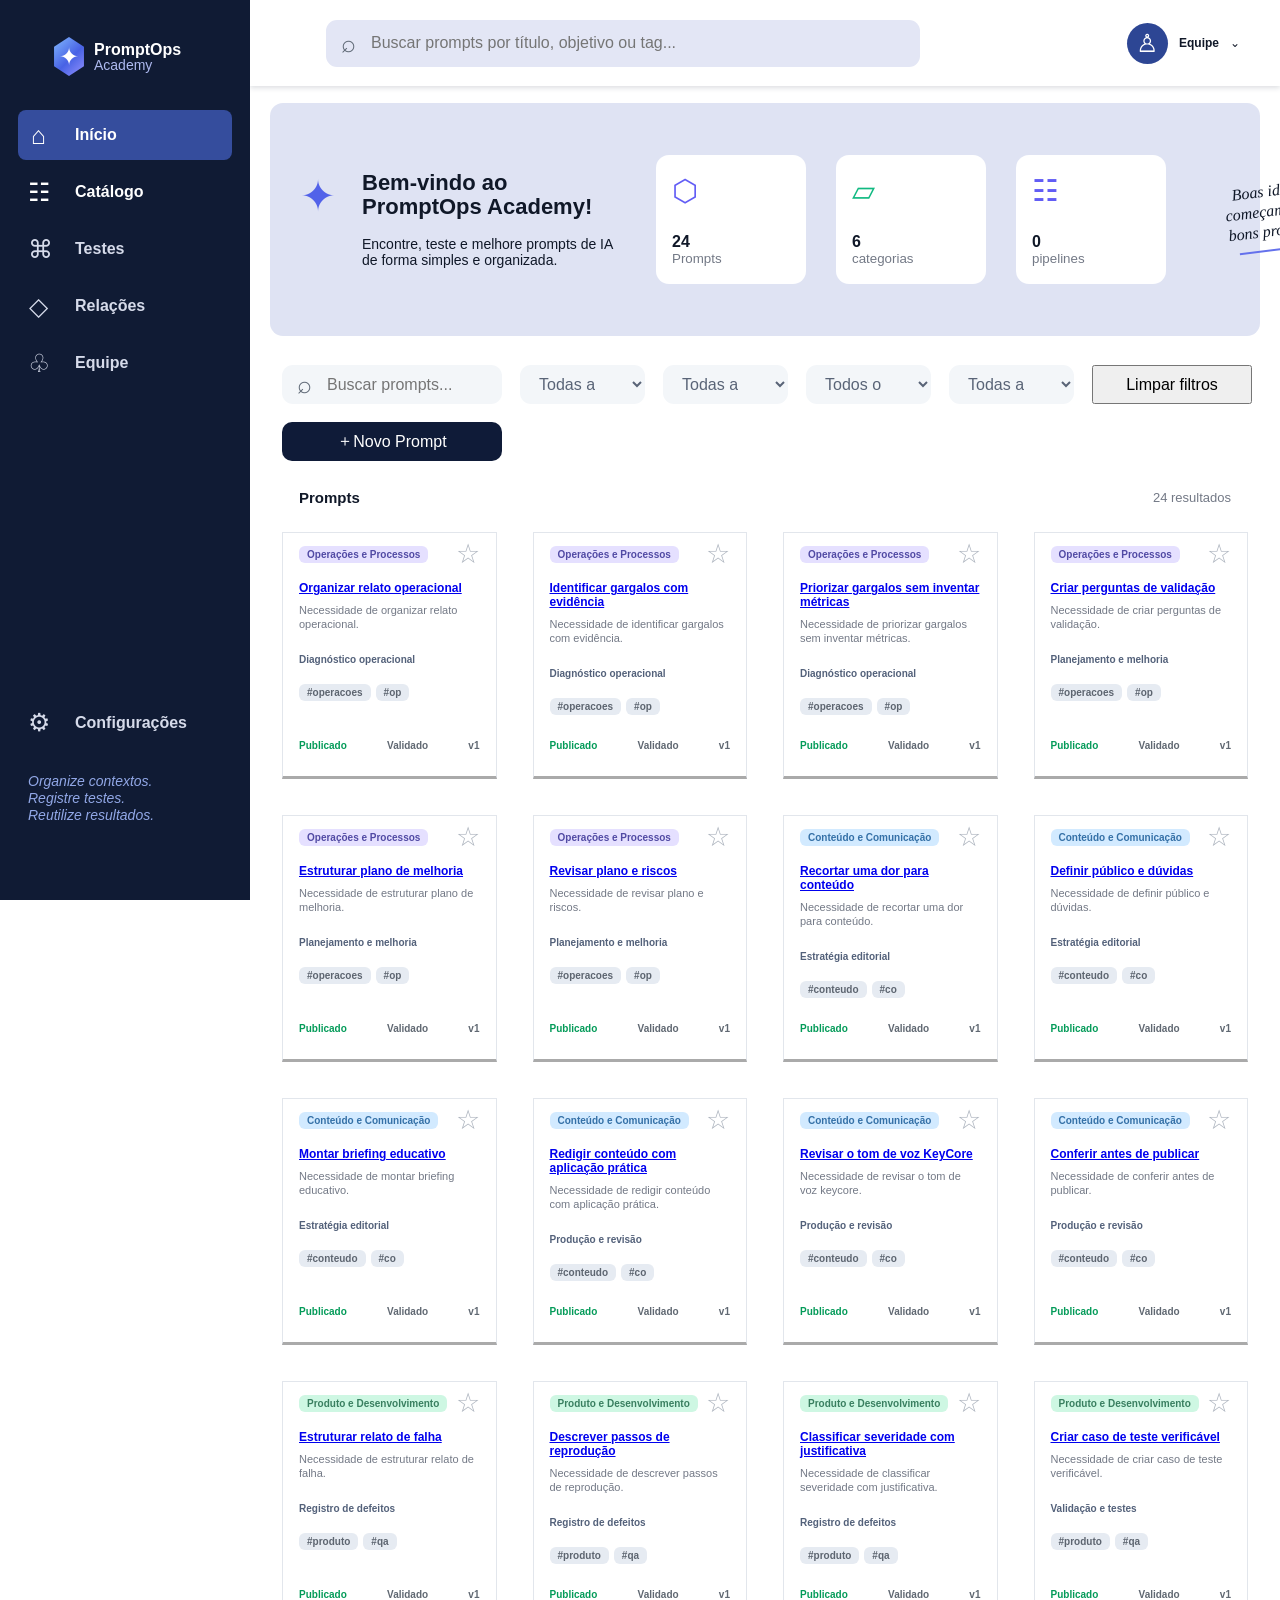
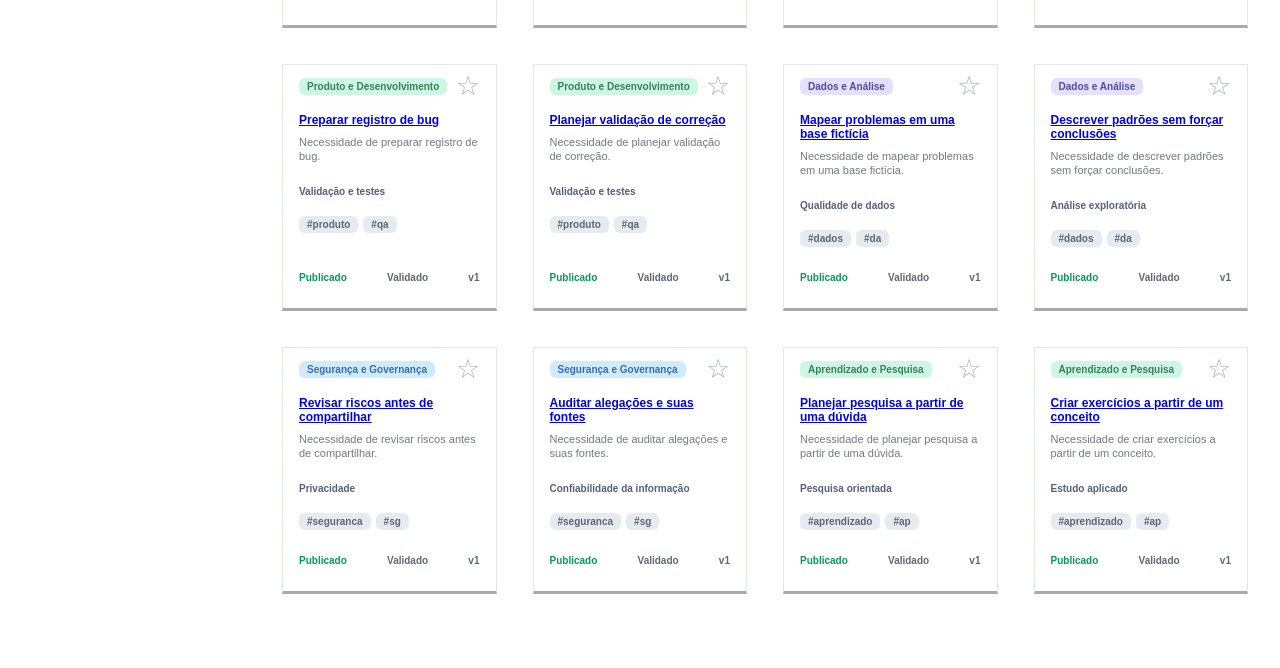
==== index.html @ ae390752 "Add validation script to index.html" ====
<!doctype html>
<html lang="pt-BR">
<head>
  <meta charset="utf-8">
  <meta name="viewport" content="width=device-width, initial-scale=1">
  <meta name="theme-color" content="#ffffff">
  <title>PromptOps Academy</title>
  <link rel="stylesheet" href="css/styles.css">
  <script src="js/storage.js" defer></script>
  <script src="js/catalog.js" defer></script>
  <script src="js/registration.js" defer></script>
</head>
<body>
  <a class="skip-link" href="#catalogo">Ir para o catálogo</a>

  <div class="app-shell">
    <aside class="sidebar" id="sidebar" aria-label="Navegação principal">
      <a class="brand" href="#inicio" aria-label="PromptOps Academy, início">
        <span class="brand-mark" aria-hidden="true">✦</span>
        <span><strong>PromptOps</strong><small>Academy</small></span>
      </a>

      <nav class="side-nav">
        <a class="nav-link active" href="#inicio"><span aria-hidden="true">⌂</span>Início</a>
        <a class="nav-link" href="#catalogo"><span aria-hidden="true">☷</span>Catálogo</a>
        <span class="nav-link muted"><span aria-hidden="true">⌘</span>Testes</span>
        <span class="nav-link muted"><span aria-hidden="true">◇</span>Relações</span>
        <span class="nav-link muted"><span aria-hidden="true">♧</span>Equipe</span>
      </nav>

      <div class="sidebar-footer">
        <span class="nav-link muted"><span aria-hidden="true">⚙</span>Configurações</span>
        <p>Organize contextos.<br>Registre testes.<br>Reutilize resultados.</p>
      </div>
    </aside>

    <div class="page">
      <header class="topbar">
        <button class="menu-toggle" id="menu-toggle" type="button" aria-label="Abrir menu" aria-controls="sidebar" aria-expanded="false">☰</button>
        <label class="search-field global-search">
          <span aria-hidden="true">⌕</span>
          <span class="sr-only">Busca global</span>
          <input id="global-search" type="search" placeholder="Buscar prompts por título, objetivo ou tag..." data-integration="levi-search">
        </label>
        <div class="profile" aria-label="Perfil da equipe"><span class="avatar" aria-hidden="true">♙</span><strong>Equipe</strong><span aria-hidden="true">⌄</span></div>
      </header>

      <main class="content">
        <section class="welcome" id="inicio" aria-labelledby="welcome-title">
          <div class="welcome-copy">
            <span class="spark" aria-hidden="true">✦</span>
            <div>
              <h1 id="welcome-title">Bem-vindo ao<br>PromptOps Academy!</h1>
              <p>Encontre, teste e melhore prompts de IA<br>de forma simples e organizada.</p>
            </div>
          </div>

          <div class="stats" aria-label="Indicadores do catálogo">
            <article class="stat"><span class="stat-icon purple" aria-hidden="true">⬡</span><strong id="prompt-count">0</strong><small>Prompts</small></article>
            <article class="stat"><span class="stat-icon green" aria-hidden="true">▱</span><strong id="category-count">0</strong><small>categorias</small></article>
            <article class="stat"><span class="stat-icon purple" aria-hidden="true">☷</span><strong id="pipeline-count">0</strong><small>pipelines</small></article>
          </div>

          <p class="welcome-note">Boas ideias<br>começam com<br>bons prompts.<i></i></p>
        </section>

        <section class="catalog" id="catalogo" aria-labelledby="catalog-title">
          <div class="toolbar" aria-label="Controles do catálogo">
            <label class="search-field catalog-search">
              <span aria-hidden="true">⌕</span>
              <span class="sr-only">Buscar prompts</span>
              <input id="catalog-search" type="search" placeholder="Buscar prompts..." data-integration="levi-search">
            </label>
            <label><span class="sr-only">Categoria</span><select id="category-filter" data-integration="levi-filter"><option value="">Categorias</option></select></label>
            <label><span class="sr-only">Subcategoria</span><select id="subcategory-filter" data-integration="levi-filter"><option value="">Subcategorias</option></select></label>
            <label><span class="sr-only">Status</span><select id="status-filter" data-integration="levi-filter"><option value="">Status</option></select></label>
            <label><span class="sr-only">Maturidade</span><select id="maturity-filter" data-integration="levi-filter"><option value="">Maturidade</option></select></label>
            <button id="clear-filters" type="button" class="clear-filters-btn">Limpar filtros</button>
            <button class="new-prompt" type="button" id="new-prompt" data-integration="cadastro"><span aria-hidden="true">＋</span>Novo Prompt</button>
          </div>

          <div class="catalog-heading">
            <h2 id="catalog-title">Prompts</h2>
            <span id="result-count" aria-live="polite">0 resultados</span>
          </div>

          <div id="catalog-state" class="catalog-state" role="status" hidden></div>

          <div id="prompt-grid" class="prompt-grid" aria-live="polite"></div>
        </section>
      </main>
    </div>
  </div>

  <div id="modal" class="modal" hidden>
    <div class="modal-dialog">
      <header class="modal-header">
        <h2>Novo Prompt</h2>
        <button type="button" id="modal-close" aria-label="Fechar modal" class="close-btn">×</button>
      </header>
      <form id="prompt-form" class="modal-form">
        <p id="form-message" class="form-message error" hidden></p>

        <div class="form-group">
          <label for="title">Título</label>
          <input type="text" id="title" name="title" required minlength="8">
        </div>

        <div class="form-row">
          <div class="form-group">
            <label for="categoryId">Categoria</label>
            <select id="categoryId" name="categoryId" required></select>
          </div>
          <div class="form-group">
            <label for="subcategoryId">Subcategoria</label>
            <select id="subcategoryId" name="subcategoryId" required></select>
          </div>
        </div>

        <div class="form-group">
          <label for="tags">Tags (separadas por vírgula)</label>
          <input type="text" id="tags" name="tags">
        </div>

        <div class="form-group">
          <label for="problem">Problema</label>
          <textarea id="problem" name="problem" required></textarea>
        </div>

        <div class="form-group">
          <label for="objective">Objetivo</label>
          <textarea id="objective" name="objective" required></textarea>
        </div>

        <div class="form-row">
          <div class="form-group">
            <label for="responsible">Responsável</label>
            <input type="text" id="responsible" name="responsible" required>
          </div>
          <div class="form-group">
            <label for="status">Status</label>
            <select id="status" name="status" required>
              <option value="rascunho">Rascunho</option>
              <option value="em_revisao">Em revisão</option>
              <option value="publicado">Publicado</option>
              <option value="arquivado">Arquivado</option>
            </select>
          </div>
          <div class="form-group">
            <label for="maturity">Maturidade</label>
            <select id="maturity" name="maturity" required>
              <option value="experimental">Experimental</option>
              <option value="em_validacao">Em validação</option>
              <option value="validado">Validado</option>
            </select>
          </div>
        </div>

        <div class="form-group">
          <label for="text">Texto do Prompt</label>
          <textarea id="text" name="text" required minlength="80" rows="5"></textarea>
        </div>

        <div class="form-group">
          <label for="context">Contexto</label>
          <textarea id="context" name="context"></textarea>
        </div>

        <div class="form-row">
          <div class="form-group">
            <label for="restrictions">Restrições</label>
            <textarea id="restrictions" name="restrictions"></textarea>
          </div>
          <div class="form-group">
            <label for="format">Formato</label>
            <textarea id="format" name="format"></textarea>
          </div>
        </div>

        <div class="form-row">
          <div class="form-group">
            <label for="qualityCriteria">Critérios de Qualidade</label>
            <textarea id="qualityCriteria" name="qualityCriteria"></textarea>
          </div>
          <div class="form-group">
            <label for="nextAction">Próxima Ação</label>
            <textarea id="nextAction" name="nextAction"></textarea>
          </div>
        </div>

        <footer class="modal-footer">
          <button type="button" id="modal-cancel" class="btn secondary">Cancelar</button>
          <button type="submit" class="btn primary">Salvar Prompt</button>
        </footer>
      </form>
    </div>
  </div>
  <script src="../js/validation.js"></script>
</body>
</html>
---- css/styles.css ----
:root {
  --sidebar: #101b34;
  --primary: #354d9d;
  --primary-dark: #0f1b38;
  --banner: #dfe3f3;
  --background: #ffffff;
  --input-bg: #f3f6f9;
  --text: #101828;
  --muted: #737986;
  --purple: #625df5;
  --green: #10b981;
  --orange: #f59e0b;
  --blue: #1689e8;
  --line: #e2e6ec;
  font-family: Inter, "Segoe UI", Arial, sans-serif;
  color: var(--text);
  background: var(--background);
}

* {
  box-sizing: border-box;
}

html {
  scroll-behavior: smooth;
}

body {
  margin: 0;
  background: var(--background);
}

button,
input,
select {
  font: inherit;
}

a:focus-visible,
button:focus-visible,
input:focus-visible,
select:focus-visible {
  outline: 3px solid #7d82f4;
  outline-offset: 2px;
}

.sr-only {
  position: absolute;
  width: 1px;
  height: 1px;
  padding: 0;
  margin: -1px;
  overflow: hidden;
  clip: rect(0, 0, 0, 0);
  white-space: nowrap;
  border: 0;
}

.skip-link {
  position: fixed;
  top: -60px;
  left: 12px;
  z-index: 30;
  padding: 10px;
  background: #ffffff;
}

.skip-link:focus {
  top: 12px;
}

.app-shell {
  min-height: 100vh;
}

.sidebar {
  position: fixed;
  inset: 0 auto 0 0;
  z-index: 10;
  display: flex;
  flex-direction: column;
  width: 250px;
  padding: 37px 18px 26px;
  color: #ffffff;
  background: var(--sidebar);
}

.brand {
  display: flex;
  align-items: center;
  gap: 8px;
  margin: 0 34px 34px;
  color: #ffffff;
  line-height: 1;
  text-decoration: none;
}

.brand-mark {
  display: grid;
  place-items: center;
  width: 34px;
  height: 39px;
  font-size: 24px;
  background: linear-gradient(135deg, #84bdff, #4862e5 55%, #9995ff);
  clip-path: polygon(50% 0, 94% 25%, 94% 75%, 50% 100%, 6% 75%, 6% 25%);
}

.brand strong,
.brand small {
  display: block;
}

.brand small {
  color: #aebaf0;
  font-size: 14px;
}

.side-nav {
  display: grid;
  gap: 7px;
}

.nav-link {
  display: flex;
  align-items: center;
  gap: 26px;
  min-height: 50px;
  padding: 0 10px;
  color: #ffffff;
  font-weight: 650;
  text-decoration: none;
  border-radius: 8px;
}

.nav-link > span {
  width: 21px;
  font-size: 25px;
  font-weight: 400;
  text-align: center;
}

.nav-link.active {
  background: var(--primary);
}

a.nav-link:hover {
  background: #1b2a48;
}

.nav-link.muted {
  color: #d6dbea;
}

.sidebar-footer {
  margin-top: auto;
}

.sidebar-footer p {
  margin: 25px 10px 50px;
  color: #91a7e6;
  font-size: 14px;
  font-style: italic;
  line-height: 1.22;
}

.page {
  min-height: 100vh;
  margin-left: 250px;
}

.topbar {
  position: relative;
  z-index: 4;
  display: flex;
  align-items: center;
  gap: 24px;
  height: 86px;
  padding: 0 40px 0 76px;
  background: #ffffff;
  box-shadow: 0 2px 5px #17213625;
}

.menu-toggle {
  display: none;
  border: 0;
  background: transparent;
  cursor: pointer;
}

.search-field {
  display: flex;
  align-items: center;
  gap: 13px;
  height: 39px;
  padding: 0 15px;
  color: #5f6976;
  background: var(--input-bg);
  border-radius: 11px;
}

.search-field > span:first-child {
  font-size: 25px;
}

.search-field input {
  width: 100%;
  min-width: 0;
  color: var(--text);
  background: transparent;
  border: 0;
  outline: 0;
}

.global-search {
  width: min(615px, 65%);
  height: 47px;
  background: #e3e6f5;
}

.profile {
  display: flex;
  align-items: center;
  gap: 11px;
  margin-left: auto;
  font-size: 12px;
}

.avatar {
  display: grid;
  place-items: center;
  width: 41px;
  height: 41px;
  color: #ffffff;
  font-size: 25px;
  background: #2d4694;
  border-radius: 50%;
}

.content {
  max-width: 1600px;
  padding: 17px 20px 45px;
  margin: auto;
}

.welcome {
  display: grid;
  grid-template-columns: minmax(330px, 1.3fr) minmax(510px, 1.75fr) 160px;
  align-items: center;
  gap: 26px;
  min-height: 233px;
  padding: 34px 30px;
  background: var(--banner);
  border-radius: 13px;
}

.welcome-copy {
  display: flex;
  align-items: flex-start;
  gap: 26px;
}

.spark {
  color: #5262e9;
  font-size: 43px;
}

.welcome h1 {
  margin: 0 0 16px;
  font-size: 22px;
  line-height: 1.12;
}

.welcome-copy p {
  margin: 0;
  font-size: 14px;
  line-height: 1.17;
}

.stats {
  display: grid;
  grid-template-columns: repeat(3, 1fr);
  gap: 30px;
}

.stat {
  display: flex;
  flex-direction: column;
  height: 129px;
  padding: 18px 16px;
  background: #ffffff;
  border-radius: 13px;
  transition: transform 0.18s, box-shadow 0.18s;
}

.stat:hover {
  transform: translateY(-2px);
  box-shadow: 0 7px 18px #29335a12;
}

.stat-icon {
  margin-bottom: auto;
  font-size: 30px;
}

.purple {
  color: var(--purple);
}

.green {
  color: var(--green);
}

.stat small {
  color: var(--muted);
}

.welcome-note {
  margin: 0;
  font: italic 16px/1.25 Georgia, serif;
  text-align: center;
  transform: rotate(-7deg);
}

.welcome-note i {
  display: block;
  width: 73px;
  margin: 8px auto;
  border-bottom: 2px solid #6471ec;
}

.catalog {
  padding: 29px 12px;
}

.toolbar {
  display: grid;
  grid-template-columns: minmax(220px, 1.7fr) repeat(4, minmax(125px, 0.9fr)) minmax(160px, 0.95fr);
  gap: 18px;
}

.toolbar label,
.toolbar select {
  width: 100%;
}

.toolbar select {
  height: 39px;
  padding: 0 34px 0 15px;
  color: #596477;
  background: var(--input-bg);
  border: 0;
  border-radius: 11px;
}

.new-prompt {
  display: flex;
  align-items: center;
  justify-content: center;
  height: 39px;
  color: #ffffff;
  text-decoration: none;
  background: var(--primary-dark);
  border: 0;
  border-radius: 10px;
}

.new-prompt:not(:disabled):hover {
  background: #1b2b51;
}

.new-prompt:disabled {
  cursor: not-allowed;
  opacity: 0.78;
}

.catalog-heading {
  display: flex;
  align-items: center;
  justify-content: space-between;
  margin: 28px 17px 26px;
}

.catalog-heading h2 {
  margin: 0;
  font-size: 15px;
}

.catalog-heading span {
  color: var(--muted);
  font-size: 13px;
}

.catalog-state {
  display: grid;
  gap: 6px;
  max-width: 680px;
  padding: 22px;
  color: #465269;
  background: #f7f9fd;
  border: 1px solid #d8deeb;
  border-radius: 12px;
}

.catalog-state[hidden] {
  display: none;
}

.prompt-grid {
  display: grid;
  grid-template-columns: repeat(4, minmax(0, 1fr));
  gap: 36px;
}

.prompt-card {
  display: flex;
  flex-direction: column;
  min-width: 0;
  min-height: 247px;
  padding: 8px 16px 25px;
  background: #ffffff;
  border: 1px solid var(--line);
  border-bottom: 3px solid #aaaaaa;
}

.card-top {
  display: flex;
  align-items: center;
  justify-content: space-between;
  gap: 8px;
}

.category-badge,
.tag {
  display: inline-block;
  padding: 3px 8px;
  font-size: 10px;
  font-weight: 700;
  border-radius: 6px;
}

.category-badge {
  color: #514aa4;
  background: #e5e0ff;
}

.category-badge.blue {
  color: #3470a7;
  background: #d2eaff;
}

.category-badge.green {
  color: #397f60;
  background: #cef7e3;
}

.favorite-mark {
  color: #aeb5bf;
  font-size: 27px;
  line-height: 1;
}

.prompt-card h3 {
  margin: 13px 0 8px;
  font-size: 12px;
}

.objective {
  min-height: 44px;
  margin: 0;
  color: var(--muted);
  font-size: 11px;
  line-height: 1.3;
}

.subcategory {
  margin: 7px 0 0;
  color: #53617a;
  font-size: 10px;
  font-weight: 700;
}

.tags {
  display: flex;
  flex-wrap: wrap;
  gap: 5px;
  margin: 19px 0 21px;
}

.tag {
  color: #5d6570;
  background: #e6ebf2;
}

.card-footer {
  display: flex;
  align-items: center;
  justify-content: space-between;
  gap: 7px;
  flex-wrap: wrap;
  margin-top: auto;
  color: #606872;
  font-size: 10px;
  font-weight: 700;
}

.status-publicado {
  color: #049b59;
}

.status-em-revisao {
  color: #e18a00;
}

.status-rascunho {
  color: var(--blue);
}

.status-arquivado {
  color: #737986;
}

@media (max-width: 1250px) {
  .welcome {
    grid-template-columns: 1fr 1.7fr;
  }

  .welcome-note {
    display: none;
  }

  .stats {
    gap: 14px;
  }

  .toolbar {
    grid-template-columns: repeat(3, 1fr);
  }

  .catalog-search {
    grid-column: span 2;
  }

  .prompt-grid {
    grid-template-columns: repeat(3, 1fr);
    gap: 20px;
  }
}

@media (max-width: 950px) {
  .sidebar {
    width: 205px;
  }

  .page {
    margin-left: 205px;
  }

  .topbar {
    padding-left: 26px;
  }

  .welcome {
    display: block;
  }

  .welcome-copy {
    margin-bottom: 25px;
  }

  .prompt-grid {
    grid-template-columns: repeat(2, 1fr);
  }
}

@media (max-width: 700px) {
  .sidebar {
    width: 250px;
    box-shadow: 8px 0 25px #10182828;
    transform: translateX(-100%);
    transition: transform 0.2s;
  }

  .sidebar.open {
    transform: translateX(0);
  }

  .page {
    margin-left: 0;
  }

  .topbar {
    gap: 13px;
    height: 72px;
    padding: 0 18px;
  }

  .menu-toggle {
    display: block;
    font-size: 22px;
  }

  .global-search {
    width: 100%;
    height: 40px;
  }

  .profile strong,
  .profile > span:last-child {
    display: none;
  }

  .avatar {
    width: 35px;
    height: 35px;
  }

  .content {
    padding: 16px;
  }

  .welcome {
    padding: 23px 18px;
  }

  .welcome-copy {
    gap: 15px;
  }

  .stats {
    gap: 8px;
  }

  .stat {
    height: 94px;
    padding: 10px;
  }

  .catalog {
    padding: 24px 0;
  }

  .toolbar {
    grid-template-columns: 1fr;
    gap: 10px;
  }

  .catalog-search {
    grid-column: auto;
  }

  .new-prompt {
    height: 43px;
  }

  .catalog-heading {
    margin-inline: 0;
  }

  .prompt-grid {
    grid-template-columns: 1fr;
    gap: 14px;
  }

  .prompt-card {
    border-radius: 8px;
  }
}
/* Modal Styles */
.modal {
  position: fixed;
  top: 0;
  left: 0;
  width: 100vw;
  height: 100vh;
  background: rgba(0, 0, 0, 0.5);
  display: flex;
  align-items: center;
  justify-content: center;
  z-index: 1000;
}

.modal[hidden] {
  display: none !important;
}

.modal-dialog {
  background: #fff;
  border-radius: 8px;
  width: 90%;
  max-width: 600px;
  max-height: 90vh;
  overflow-y: auto;
  box-shadow: 0 4px 12px rgba(0,0,0,0.15);
  display: flex;
  flex-direction: column;
}

.modal-header {
  padding: 16px 24px;
  border-bottom: 1px solid #e0e0e0;
  display: flex;
  justify-content: space-between;
  align-items: center;
}

.modal-header h2 {
  margin: 0;
  font-size: 1.25rem;
}

.close-btn {
  background: none;
  border: none;
  font-size: 1.5rem;
  cursor: pointer;
  color: #666;
}

.modal-form {
  padding: 24px;
  display: flex;
  flex-direction: column;
  gap: 16px;
}

.form-group {
  display: flex;
  flex-direction: column;
  gap: 4px;
}

.form-group label {
  font-weight: bold;
  font-size: 0.9rem;
}

.form-group input, .form-group select, .form-group textarea {
  padding: 8px;
  border: 1px solid #ccc;
  border-radius: 4px;
  font-family: inherit;
}

.form-row {
  display: grid;
  grid-template-columns: 1fr 1fr;
  gap: 16px;
}

.modal-footer {
  padding-top: 16px;
  border-top: 1px solid #e0e0e0;
  display: flex;
  justify-content: flex-end;
  gap: 12px;
}

.btn {
  padding: 8px 16px;
  border: none;
  border-radius: 4px;
  cursor: pointer;
  font-weight: bold;
}

.btn.secondary {
  background: #f0f0f0;
  color: #333;
}

.btn.primary {
  background: var(--primary, #0056b3);
  color: white;
}

.error {
  color: #d32f2f;
  font-weight: bold;
  margin-bottom: 8px;
}
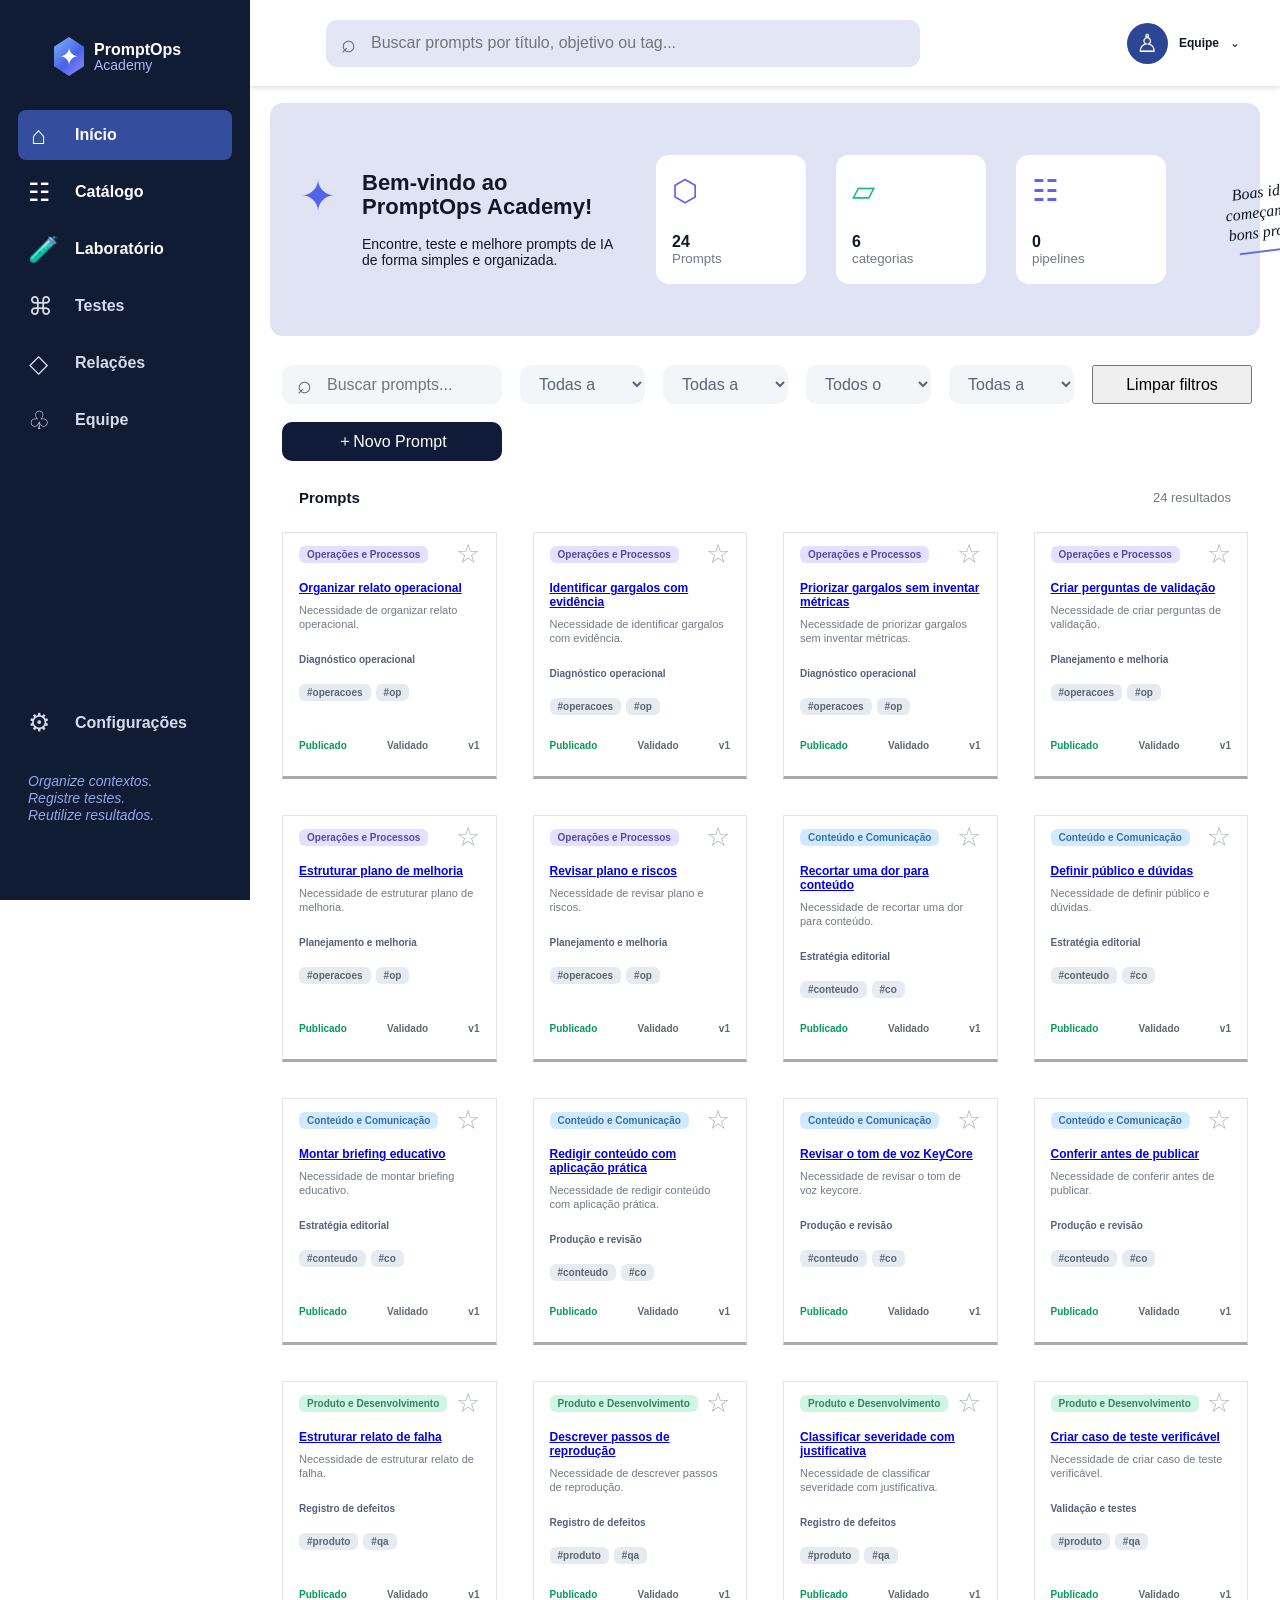
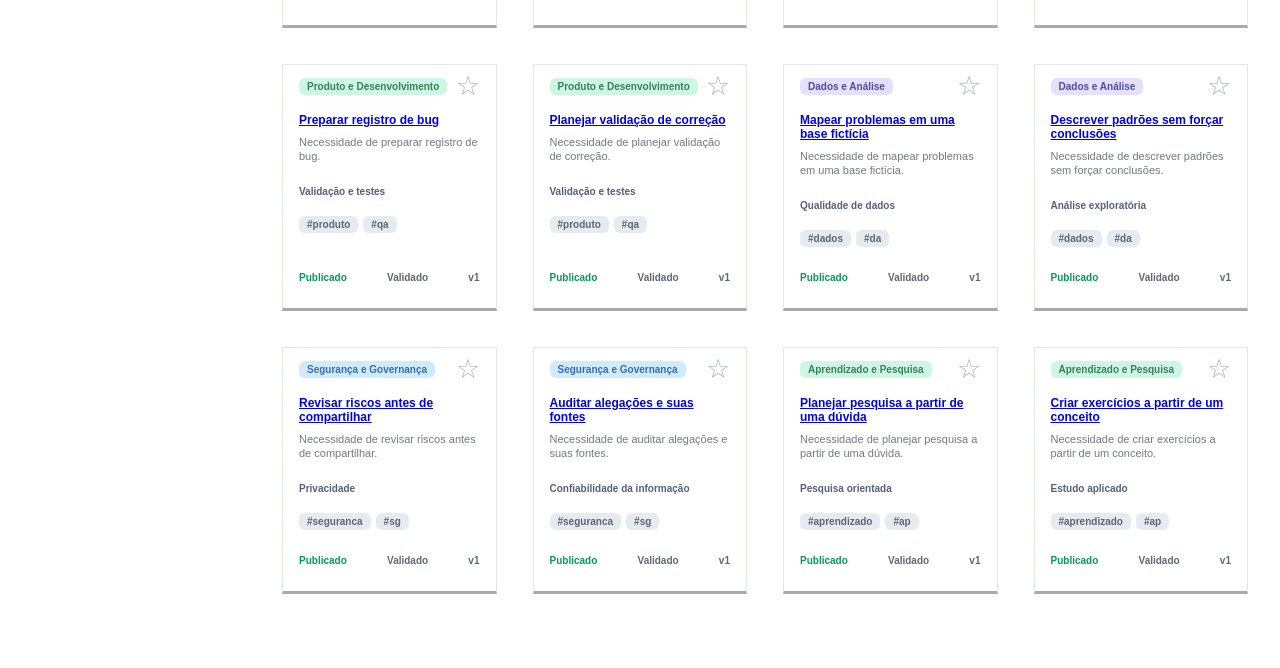
==== commit 1149ef61: "fix: corrige feedback de copia e acesso ao laboratorio" ====
--- a/index.html
+++ b/index.html
@@ -23,6 +23,7 @@
       <nav class="side-nav">
         <a class="nav-link active" href="#inicio"><span aria-hidden="true">⌂</span>Início</a>
         <a class="nav-link" href="#catalogo"><span aria-hidden="true">☷</span>Catálogo</a>
+        <a class="nav-link" href="public/laboratorio-de-prompts.html"><span aria-hidden="true">🧪</span>Laboratório</a>
         <span class="nav-link muted"><span aria-hidden="true">⌘</span>Testes</span>
         <span class="nav-link muted"><span aria-hidden="true">◇</span>Relações</span>
         <span class="nav-link muted"><span aria-hidden="true">♧</span>Equipe</span>
@@ -195,6 +196,5 @@
       </form>
     </div>
   </div>
-  <script src="../js/validation.js"></script>
 </body>
 </html>
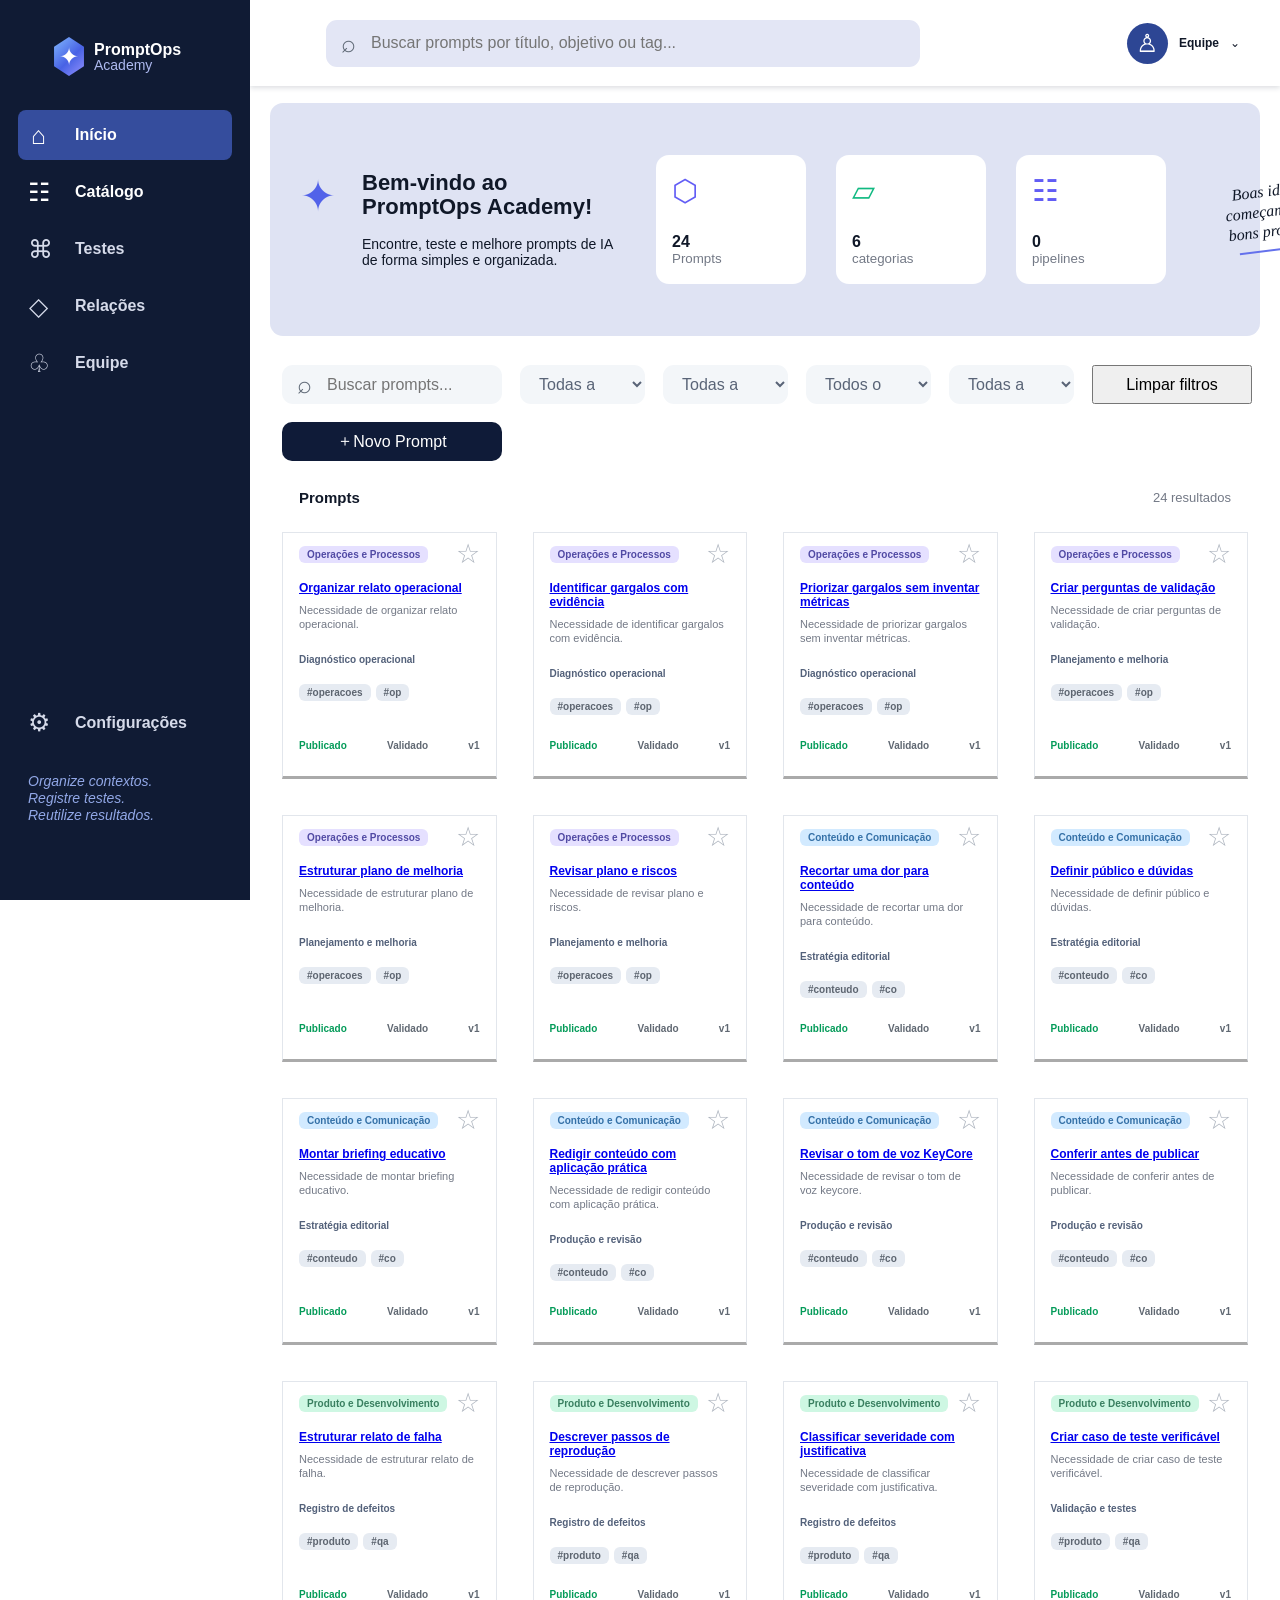
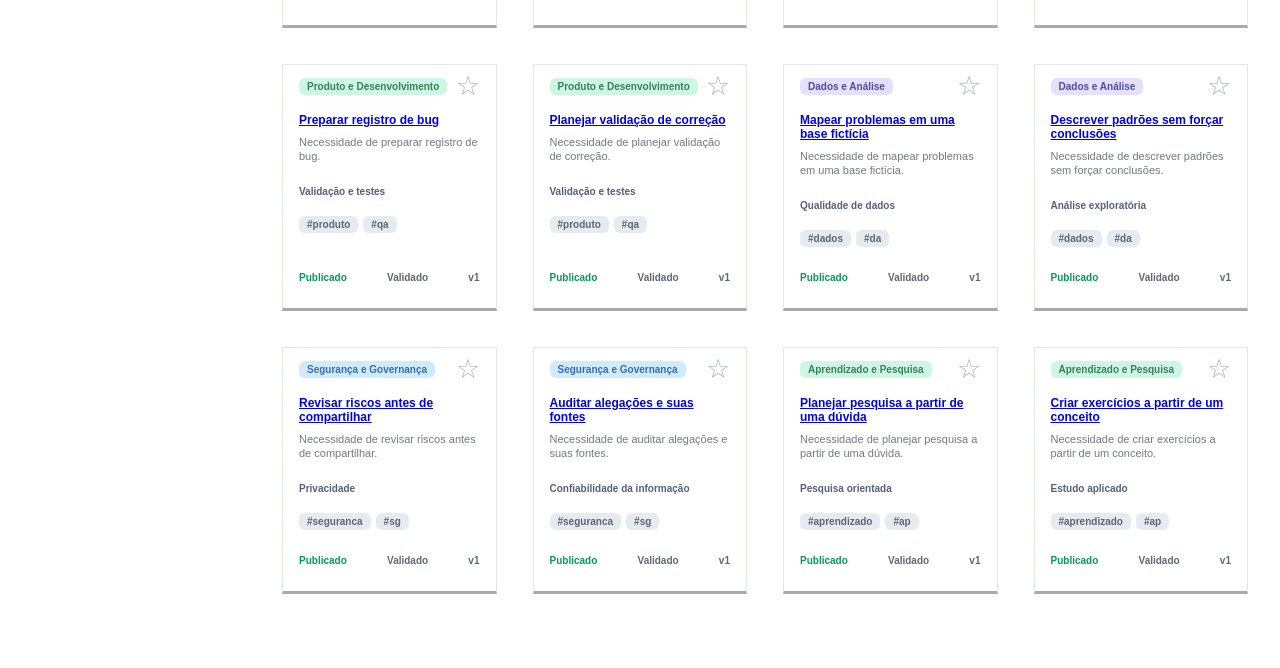
==== commit b3fea645: "Add validation script to index.html (#35) * Add validation script to index.html  * Update script sou" ====
--- a/index.html
+++ b/index.html
@@ -23,7 +23,6 @@
       <nav class="side-nav">
         <a class="nav-link active" href="#inicio"><span aria-hidden="true">⌂</span>Início</a>
         <a class="nav-link" href="#catalogo"><span aria-hidden="true">☷</span>Catálogo</a>
-        <a class="nav-link" href="public/laboratorio-de-prompts.html"><span aria-hidden="true">🧪</span>Laboratório</a>
         <span class="nav-link muted"><span aria-hidden="true">⌘</span>Testes</span>
         <span class="nav-link muted"><span aria-hidden="true">◇</span>Relações</span>
         <span class="nav-link muted"><span aria-hidden="true">♧</span>Equipe</span>
@@ -196,5 +195,6 @@
       </form>
     </div>
   </div>
+  <script src="./js/validation.js"></script>
 </body>
 </html>
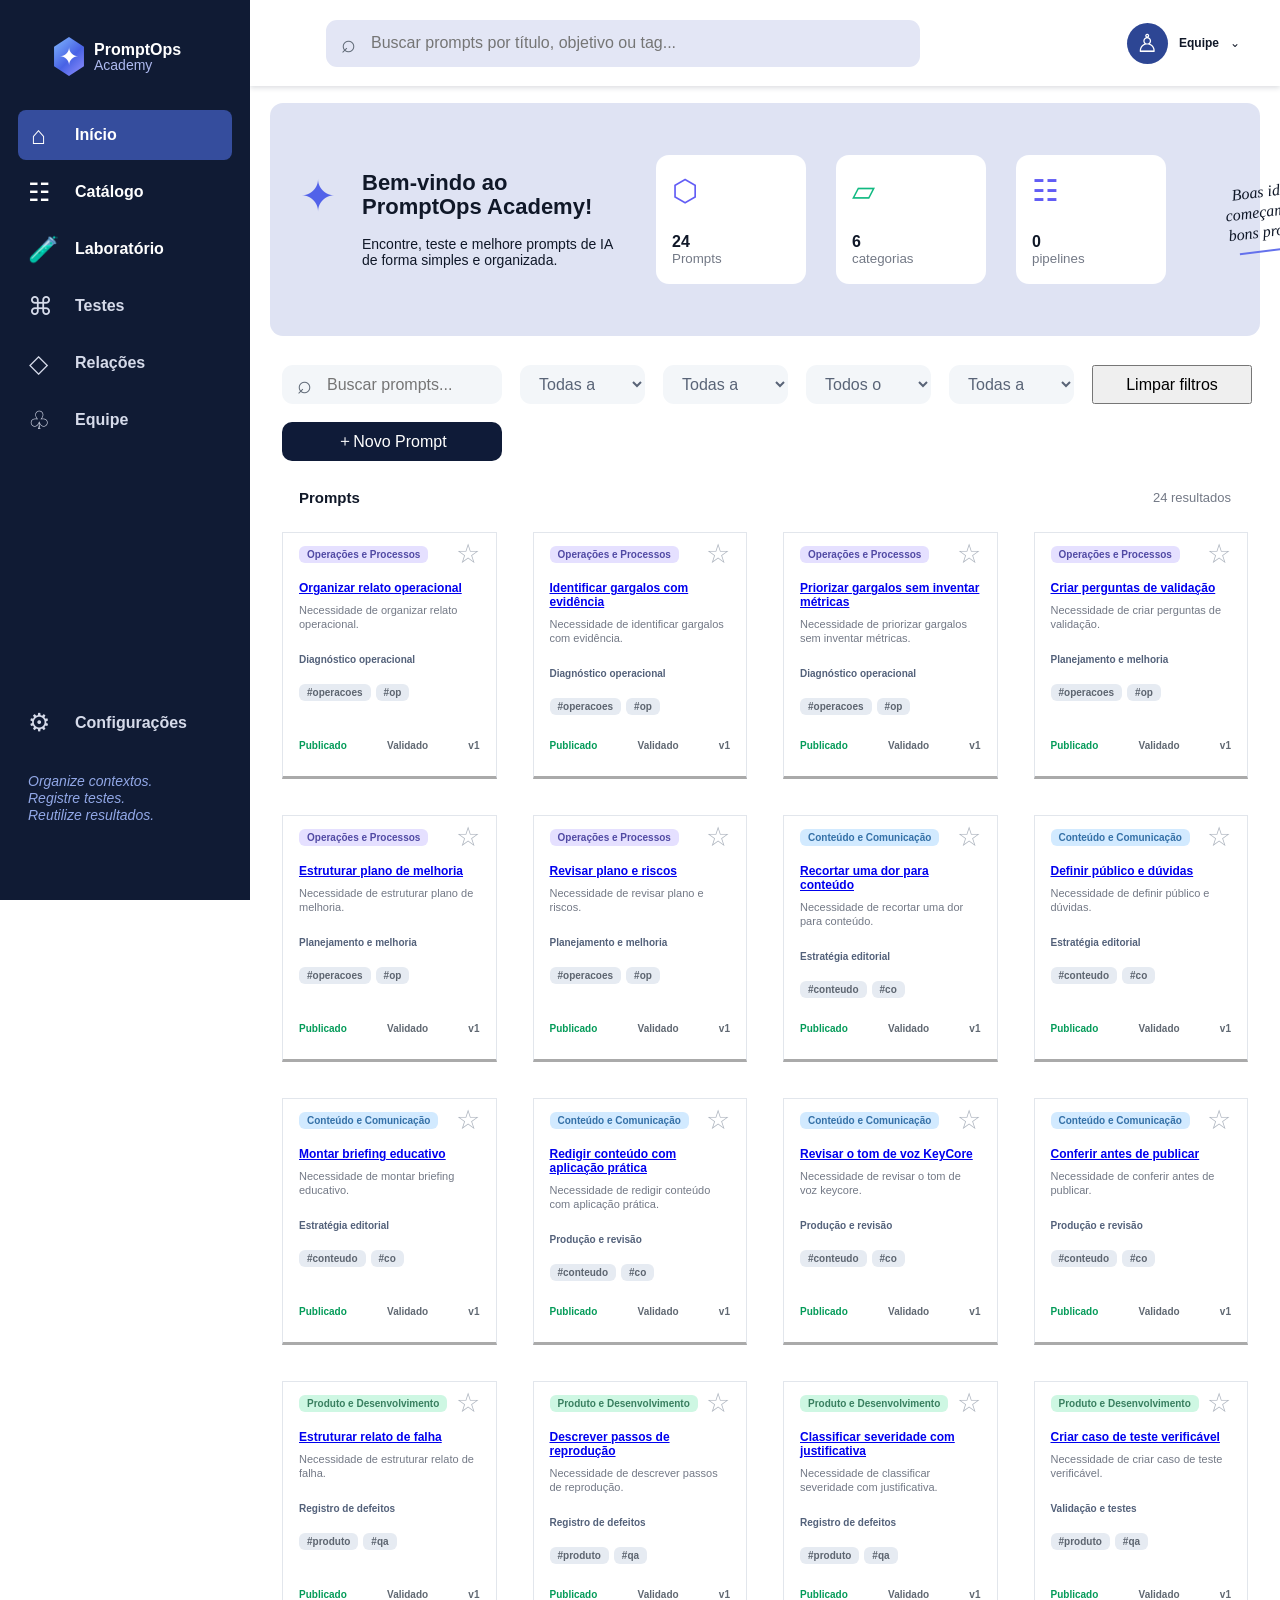
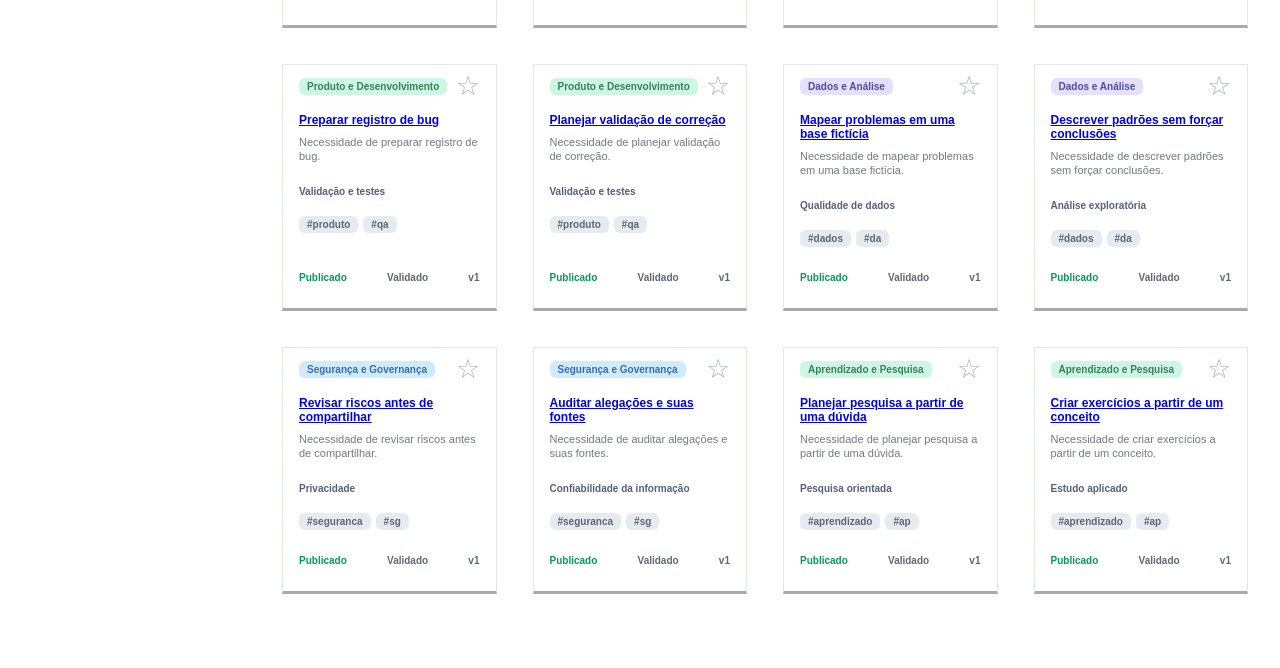
==== commit 6b0c5d9e: "fix: corrige feedback de copia e acesso ao laboratorio (#39) Co-authored-by: levigonca <levi.goncalv" ====
--- a/index.html
+++ b/index.html
@@ -23,6 +23,7 @@
       <nav class="side-nav">
         <a class="nav-link active" href="#inicio"><span aria-hidden="true">⌂</span>Início</a>
         <a class="nav-link" href="#catalogo"><span aria-hidden="true">☷</span>Catálogo</a>
+        <a class="nav-link" href="public/laboratorio-de-prompts.html"><span aria-hidden="true">🧪</span>Laboratório</a>
         <span class="nav-link muted"><span aria-hidden="true">⌘</span>Testes</span>
         <span class="nav-link muted"><span aria-hidden="true">◇</span>Relações</span>
         <span class="nav-link muted"><span aria-hidden="true">♧</span>Equipe</span>
--- a/css/styles.css
+++ b/css/styles.css
@@ -169,7 +169,8 @@
 }
 
 .topbar {
-  position: relative;
+  position: sticky;
+  top: 0;
   z-index: 4;
   display: flex;
   align-items: center;
@@ -672,6 +673,8 @@
   left: 0;
   width: 100vw;
   height: 100vh;
+  height: 100dvh;
+  padding: 16px;
   background: rgba(0, 0, 0, 0.5);
   display: flex;
   align-items: center;
@@ -686,9 +689,9 @@
 .modal-dialog {
   background: #fff;
   border-radius: 8px;
-  width: 90%;
+  width: 100%;
   max-width: 600px;
-  max-height: 90vh;
+  max-height: 100%;
   overflow-y: auto;
   box-shadow: 0 4px 12px rgba(0,0,0,0.15);
   display: flex;
@@ -696,6 +699,7 @@
 }
 
 .modal-header {
+  flex-shrink: 0;
   padding: 16px 24px;
   border-bottom: 1px solid #e0e0e0;
   display: flex;
@@ -717,6 +721,8 @@
 }
 
 .modal-form {
+  flex-shrink: 0;
+  min-width: 0;
   padding: 24px;
   display: flex;
   flex-direction: column;
@@ -724,6 +730,7 @@
 }
 
 .form-group {
+  min-width: 0;
   display: flex;
   flex-direction: column;
   gap: 4px;
@@ -735,6 +742,9 @@
 }
 
 .form-group input, .form-group select, .form-group textarea {
+  width: 100%;
+  min-width: 0;
+  max-width: 100%;
   padding: 8px;
   border: 1px solid #ccc;
   border-radius: 4px;
@@ -743,11 +753,12 @@
 
 .form-row {
   display: grid;
-  grid-template-columns: 1fr 1fr;
+  grid-template-columns: repeat(2, minmax(0, 1fr));
   gap: 16px;
 }
 
 .modal-footer {
+  flex-wrap: wrap;
   padding-top: 16px;
   border-top: 1px solid #e0e0e0;
   display: flex;
@@ -778,3 +789,18 @@
   font-weight: bold;
   margin-bottom: 8px;
 }
+
+@media (max-width: 700px) {
+  .modal-header,
+  .modal-form {
+    padding: 16px;
+  }
+
+  .form-row {
+    grid-template-columns: minmax(0, 1fr);
+  }
+
+  .modal-footer .btn {
+    flex: 1 1 120px;
+  }
+}
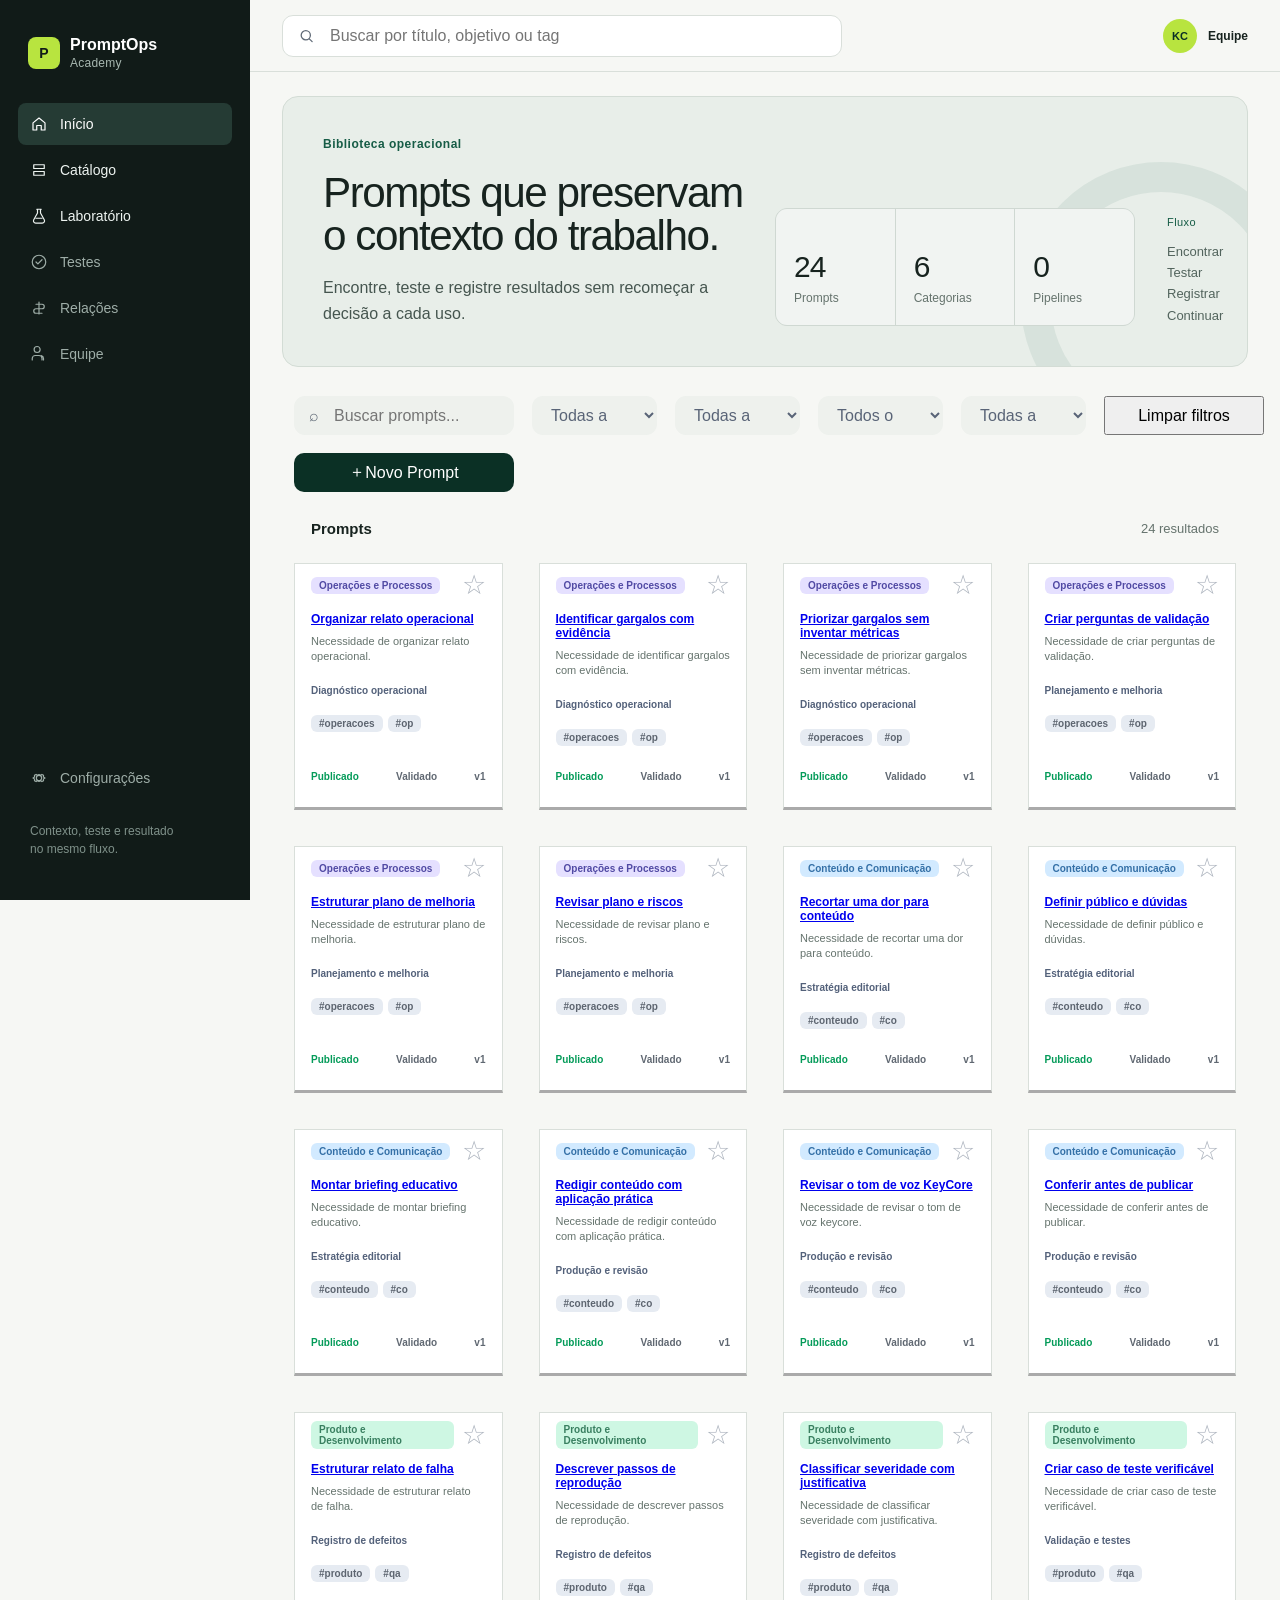
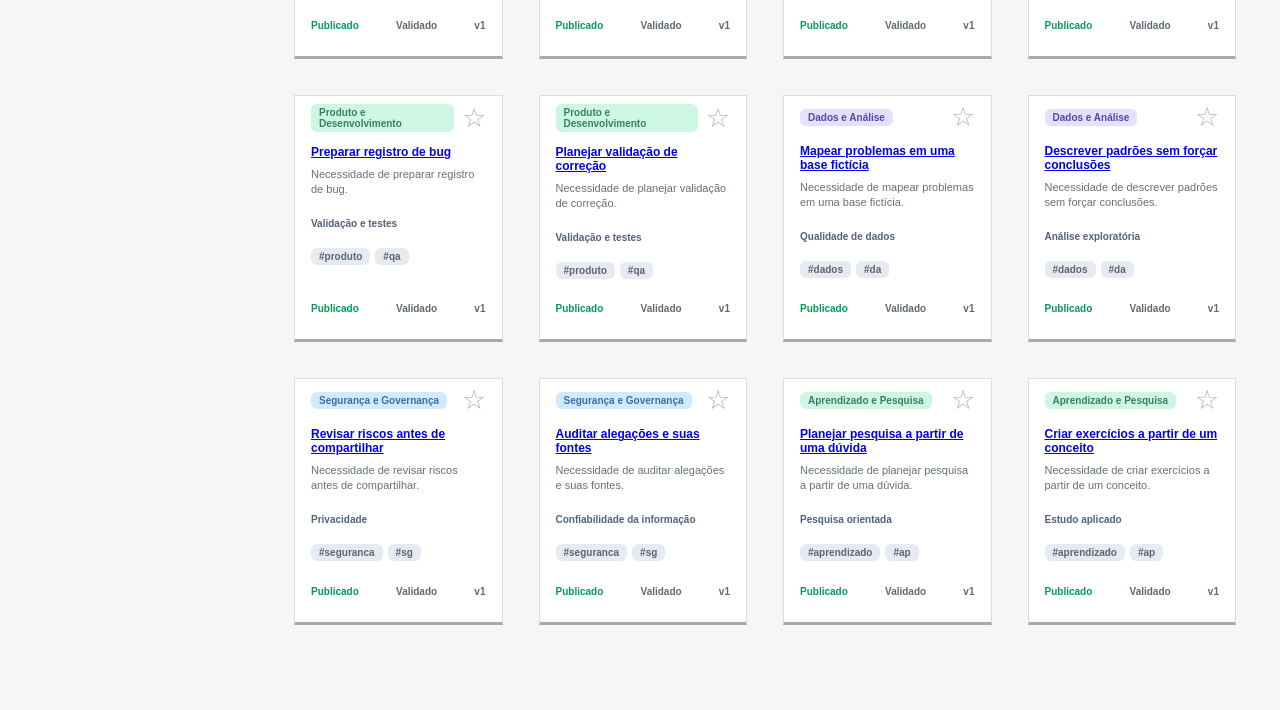
==== commit c318a328: "style: aplica direção visual editorial ao PromptOps" ====
--- a/index.html
+++ b/index.html
@@ -16,22 +16,22 @@
   <div class="app-shell">
     <aside class="sidebar" id="sidebar" aria-label="Navegação principal">
       <a class="brand" href="#inicio" aria-label="PromptOps Academy, início">
-        <span class="brand-mark" aria-hidden="true">✦</span>
+        <span class="brand-mark" aria-hidden="true">P</span>
         <span><strong>PromptOps</strong><small>Academy</small></span>
       </a>
 
       <nav class="side-nav">
-        <a class="nav-link active" href="#inicio"><span aria-hidden="true">⌂</span>Início</a>
-        <a class="nav-link" href="#catalogo"><span aria-hidden="true">☷</span>Catálogo</a>
-        <a class="nav-link" href="public/laboratorio-de-prompts.html"><span aria-hidden="true">🧪</span>Laboratório</a>
-        <span class="nav-link muted"><span aria-hidden="true">⌘</span>Testes</span>
-        <span class="nav-link muted"><span aria-hidden="true">◇</span>Relações</span>
-        <span class="nav-link muted"><span aria-hidden="true">♧</span>Equipe</span>
+        <a class="nav-link active" href="#inicio"><svg aria-hidden="true" viewBox="0 0 24 24"><path d="M4 10.5 12 4l8 6.5V20h-5v-6H9v6H4Z"/></svg>Início</a>
+        <a class="nav-link" href="#catalogo"><svg aria-hidden="true" viewBox="0 0 24 24"><path d="M5 5h14v5H5zm0 9h14v5H5Z"/></svg>Catálogo</a>
+        <a class="nav-link" href="public/laboratorio-de-prompts.html"><svg aria-hidden="true" viewBox="0 0 24 24"><path d="M9 3h6m-5 0v5l-5 9a3 3 0 0 0 2.6 4.5h8.8A3 3 0 0 0 19 17l-5-9V3M8 15h8"/></svg>Laboratório</a>
+        <span class="nav-link muted"><svg aria-hidden="true" viewBox="0 0 24 24"><path d="m8 12 2.5 2.5L16 9m5 3a9 9 0 1 1-18 0 9 9 0 0 1 18 0Z"/></svg>Testes</span>
+        <span class="nav-link muted"><svg aria-hidden="true" viewBox="0 0 24 24"><path d="M8 7h8a3 3 0 0 1 0 6H8a3 3 0 0 0 0 6h8M12 4v16"/></svg>Relações</span>
+        <span class="nav-link muted"><svg aria-hidden="true" viewBox="0 0 24 24"><path d="M16 20v-2a4 4 0 0 0-4-4H7a4 4 0 0 0-4 4v2m6.5-10A4 4 0 1 0 9.5 2a4 4 0 0 0 0 8Zm8.5 10v-2a4 4 0 0 0-3-3.87"/></svg>Equipe</span>
       </nav>
 
       <div class="sidebar-footer">
-        <span class="nav-link muted"><span aria-hidden="true">⚙</span>Configurações</span>
-        <p>Organize contextos.<br>Registre testes.<br>Reutilize resultados.</p>
+        <span class="nav-link muted"><svg aria-hidden="true" viewBox="0 0 24 24"><path d="M12 15.5a3.5 3.5 0 1 0 0-7 3.5 3.5 0 0 0 0 7Zm8-3.5-2.1-1.2.1-2.4-2.1-1.2-2 1.3L12 7.4 10.1 8.5l-2-1.3L6 8.4l.1 2.4L4 12l2.1 1.2L6 15.6l2.1 1.2 2-1.3 1.9 1.1 1.9-1.1 2 1.3 2.1-1.2-.1-2.4Z"/></svg>Configurações</span>
+        <p>Contexto, teste e resultado<br>no mesmo fluxo.</p>
       </div>
     </aside>
 
@@ -39,30 +39,30 @@
       <header class="topbar">
         <button class="menu-toggle" id="menu-toggle" type="button" aria-label="Abrir menu" aria-controls="sidebar" aria-expanded="false">☰</button>
         <label class="search-field global-search">
-          <span aria-hidden="true">⌕</span>
+          <svg aria-hidden="true" viewBox="0 0 24 24"><circle cx="11" cy="11" r="6.5"/><path d="m16 16 4 4"/></svg>
           <span class="sr-only">Busca global</span>
-          <input id="global-search" type="search" placeholder="Buscar prompts por título, objetivo ou tag..." data-integration="levi-search">
+          <input id="global-search" type="search" placeholder="Buscar por título, objetivo ou tag" data-integration="levi-search">
         </label>
-        <div class="profile" aria-label="Perfil da equipe"><span class="avatar" aria-hidden="true">♙</span><strong>Equipe</strong><span aria-hidden="true">⌄</span></div>
+        <div class="profile" aria-label="Perfil da equipe"><span class="avatar" aria-hidden="true">KC</span><strong>Equipe</strong></div>
       </header>
 
       <main class="content">
         <section class="welcome" id="inicio" aria-labelledby="welcome-title">
           <div class="welcome-copy">
-            <span class="spark" aria-hidden="true">✦</span>
+            <span class="section-kicker">Biblioteca operacional</span>
             <div>
-              <h1 id="welcome-title">Bem-vindo ao<br>PromptOps Academy!</h1>
-              <p>Encontre, teste e melhore prompts de IA<br>de forma simples e organizada.</p>
+              <h1 id="welcome-title">Prompts que preservam<br>o contexto do trabalho.</h1>
+              <p>Encontre, teste e registre resultados sem recomeçar a decisão a cada uso.</p>
             </div>
           </div>
 
           <div class="stats" aria-label="Indicadores do catálogo">
-            <article class="stat"><span class="stat-icon purple" aria-hidden="true">⬡</span><strong id="prompt-count">0</strong><small>Prompts</small></article>
-            <article class="stat"><span class="stat-icon green" aria-hidden="true">▱</span><strong id="category-count">0</strong><small>categorias</small></article>
-            <article class="stat"><span class="stat-icon purple" aria-hidden="true">☷</span><strong id="pipeline-count">0</strong><small>pipelines</small></article>
-          </div>
-
-          <p class="welcome-note">Boas ideias<br>começam com<br>bons prompts.<i></i></p>
+            <article class="stat"><strong id="prompt-count">0</strong><small>Prompts</small></article>
+            <article class="stat"><strong id="category-count">0</strong><small>Categorias</small></article>
+            <article class="stat"><strong id="pipeline-count">0</strong><small>Pipelines</small></article>
+          </div>
+
+          <p class="welcome-note"><span>Fluxo</span>Encontrar<br>Testar<br>Registrar<br>Continuar</p>
         </section>
 
         <section class="catalog" id="catalogo" aria-labelledby="catalog-title">
--- a/css/styles.css
+++ b/css/styles.css
@@ -1,17 +1,18 @@
 :root {
-  --sidebar: #101b34;
-  --primary: #354d9d;
-  --primary-dark: #0f1b38;
-  --banner: #dfe3f3;
-  --background: #ffffff;
-  --input-bg: #f3f6f9;
-  --text: #101828;
-  --muted: #737986;
-  --purple: #625df5;
-  --green: #10b981;
-  --orange: #f59e0b;
-  --blue: #1689e8;
-  --line: #e2e6ec;
+  --sidebar: #111b18;
+  --primary: #165c46;
+  --primary-dark: #0b3025;
+  --banner: #e8eee9;
+  --background: #f6f7f4;
+  --surface: #ffffff;
+  --input-bg: #eef1ed;
+  --text: #17231f;
+  --muted: #65736d;
+  --green: #17825f;
+  --orange: #a96712;
+  --blue: #2f6d8f;
+  --line: #d9dfda;
+  --accent: #b8e43f;
   font-family: Inter, "Segoe UI", Arial, sans-serif;
   color: var(--text);
   background: var(--background);
@@ -28,6 +29,17 @@
 body {
   margin: 0;
   background: var(--background);
+}
+
+svg {
+  display: block;
+}
+
+button,
+a,
+input,
+select {
+  -webkit-tap-highlight-color: transparent;
 }
 
 button,
@@ -88,8 +100,8 @@
 .brand {
   display: flex;
   align-items: center;
-  gap: 8px;
-  margin: 0 34px 34px;
+  gap: 10px;
+  margin: 0 10px 34px;
   color: #ffffff;
   line-height: 1;
   text-decoration: none;
@@ -98,11 +110,13 @@
 .brand-mark {
   display: grid;
   place-items: center;
-  width: 34px;
-  height: 39px;
-  font-size: 24px;
-  background: linear-gradient(135deg, #84bdff, #4862e5 55%, #9995ff);
-  clip-path: polygon(50% 0, 94% 25%, 94% 75%, 50% 100%, 6% 75%, 6% 25%);
+  width: 32px;
+  height: 32px;
+  color: var(--sidebar);
+  font-size: 14px;
+  font-weight: 700;
+  background: var(--accent);
+  border-radius: 8px;
 }
 
 .brand strong,
@@ -110,45 +124,57 @@
   display: block;
 }
 
+.brand strong {
+  font-weight: 600;
+}
+
 .brand small {
-  color: #aebaf0;
-  font-size: 14px;
+  margin-top: 4px;
+  color: #a8b8b1;
+  font-size: 12px;
+  letter-spacing: 0.02em;
 }
 
 .side-nav {
   display: grid;
-  gap: 7px;
+  gap: 4px;
 }
 
 .nav-link {
   display: flex;
   align-items: center;
-  gap: 26px;
-  min-height: 50px;
-  padding: 0 10px;
-  color: #ffffff;
-  font-weight: 650;
+  gap: 12px;
+  min-height: 42px;
+  padding: 0 12px;
+  color: #eef4f1;
+  font-size: 14px;
+  font-weight: 500;
   text-decoration: none;
   border-radius: 8px;
 }
 
-.nav-link > span {
-  width: 21px;
-  font-size: 25px;
-  font-weight: 400;
-  text-align: center;
+.nav-link > svg {
+  width: 18px;
+  height: 18px;
+  flex: 0 0 18px;
+  fill: none;
+  stroke: currentColor;
+  stroke-linecap: round;
+  stroke-linejoin: round;
+  stroke-width: 1.6;
 }
 
 .nav-link.active {
-  background: var(--primary);
+  color: #ffffff;
+  background: #253b34;
 }
 
 a.nav-link:hover {
-  background: #1b2a48;
+  background: #1b2c27;
 }
 
 .nav-link.muted {
-  color: #d6dbea;
+  color: #9eada7;
 }
 
 .sidebar-footer {
@@ -156,11 +182,10 @@
 }
 
 .sidebar-footer p {
-  margin: 25px 10px 50px;
-  color: #91a7e6;
-  font-size: 14px;
-  font-style: italic;
-  line-height: 1.22;
+  margin: 24px 12px 16px;
+  color: #7f918a;
+  font-size: 12px;
+  line-height: 1.45;
 }
 
 .page {
@@ -175,10 +200,10 @@
   display: flex;
   align-items: center;
   gap: 24px;
-  height: 86px;
-  padding: 0 40px 0 76px;
-  background: #ffffff;
-  box-shadow: 0 2px 5px #17213625;
+  height: 72px;
+  padding: 0 32px;
+  background: rgba(246, 247, 244, 0.96);
+  border-bottom: 1px solid var(--line);
 }
 
 .menu-toggle {
@@ -199,8 +224,13 @@
   border-radius: 11px;
 }
 
-.search-field > span:first-child {
-  font-size: 25px;
+.search-field > svg {
+  width: 18px;
+  height: 18px;
+  fill: none;
+  stroke: currentColor;
+  stroke-linecap: round;
+  stroke-width: 1.8;
 }
 
 .search-field input {
@@ -213,9 +243,10 @@
 }
 
 .global-search {
-  width: min(615px, 65%);
-  height: 47px;
-  background: #e3e6f5;
+  width: min(560px, 65%);
+  height: 42px;
+  background: var(--surface);
+  border: 1px solid var(--line);
 }
 
 .profile {
@@ -229,104 +260,127 @@
 .avatar {
   display: grid;
   place-items: center;
-  width: 41px;
-  height: 41px;
-  color: #ffffff;
-  font-size: 25px;
-  background: #2d4694;
+  width: 34px;
+  height: 34px;
+  color: var(--primary-dark);
+  font-size: 11px;
+  font-weight: 700;
+  background: var(--accent);
   border-radius: 50%;
 }
 
 .content {
-  max-width: 1600px;
-  padding: 17px 20px 45px;
+  max-width: 1500px;
+  padding: 24px 32px 56px;
   margin: auto;
 }
 
 .welcome {
+  position: relative;
   display: grid;
-  grid-template-columns: minmax(330px, 1.3fr) minmax(510px, 1.75fr) 160px;
-  align-items: center;
-  gap: 26px;
-  min-height: 233px;
-  padding: 34px 30px;
+  grid-template-columns: minmax(420px, 1.4fr) minmax(360px, 1fr) 150px;
+  align-items: end;
+  gap: 32px;
+  min-height: 245px;
+  padding: 40px;
+  overflow: hidden;
   background: var(--banner);
-  border-radius: 13px;
+  border: 1px solid #d3dcd5;
+  border-radius: 16px;
+}
+
+.welcome::after {
+  position: absolute;
+  right: -54px;
+  bottom: -76px;
+  width: 220px;
+  height: 220px;
+  content: "";
+  border: 30px solid rgba(22, 92, 70, 0.08);
+  border-radius: 50%;
 }
 
 .welcome-copy {
-  display: flex;
-  align-items: flex-start;
-  gap: 26px;
-}
-
-.spark {
-  color: #5262e9;
-  font-size: 43px;
+  position: relative;
+  z-index: 1;
+}
+
+.section-kicker {
+  display: block;
+  margin-bottom: 20px;
+  color: var(--primary);
+  font-size: 12px;
+  font-weight: 600;
+  letter-spacing: 0.04em;
 }
 
 .welcome h1 {
-  margin: 0 0 16px;
-  font-size: 22px;
-  line-height: 1.12;
+  max-width: 700px;
+  margin: 0 0 18px;
+  font-size: clamp(32px, 3.3vw, 52px);
+  font-weight: 500;
+  letter-spacing: -0.035em;
+  line-height: 1.02;
 }
 
 .welcome-copy p {
+  max-width: 590px;
   margin: 0;
-  font-size: 14px;
-  line-height: 1.17;
+  color: #45554f;
+  font-size: 16px;
+  line-height: 1.6;
 }
 
 .stats {
+  position: relative;
+  z-index: 1;
   display: grid;
-  grid-template-columns: repeat(3, 1fr);
-  gap: 30px;
+  grid-template-columns: repeat(3, minmax(0, 1fr));
+  gap: 1px;
+  overflow: hidden;
+  background: #cfd8d2;
+  border: 1px solid #cfd8d2;
+  border-radius: 12px;
 }
 
 .stat {
   display: flex;
+  min-height: 116px;
+  padding: 20px 18px;
   flex-direction: column;
-  height: 129px;
-  padding: 18px 16px;
-  background: #ffffff;
-  border-radius: 13px;
-  transition: transform 0.18s, box-shadow 0.18s;
-}
-
-.stat:hover {
-  transform: translateY(-2px);
-  box-shadow: 0 7px 18px #29335a12;
-}
-
-.stat-icon {
-  margin-bottom: auto;
+  justify-content: flex-end;
+  background: rgba(255, 255, 255, 0.72);
+}
+
+.stat strong {
   font-size: 30px;
-}
-
-.purple {
-  color: var(--purple);
-}
-
-.green {
-  color: var(--green);
+  font-weight: 500;
+  font-variant-numeric: tabular-nums;
+  letter-spacing: -0.03em;
 }
 
 .stat small {
+  margin-top: 7px;
   color: var(--muted);
+  font-size: 12px;
 }
 
 .welcome-note {
+  position: relative;
+  z-index: 1;
   margin: 0;
-  font: italic 16px/1.25 Georgia, serif;
-  text-align: center;
-  transform: rotate(-7deg);
-}
-
-.welcome-note i {
+  color: #52645d;
+  font-size: 13px;
+  font-weight: 500;
+  line-height: 1.65;
+}
+
+.welcome-note span {
   display: block;
-  width: 73px;
-  margin: 8px auto;
-  border-bottom: 2px solid #6471ec;
+  margin-bottom: 9px;
+  color: var(--primary);
+  font-size: 11px;
+  letter-spacing: 0.04em;
 }
 
 .catalog {
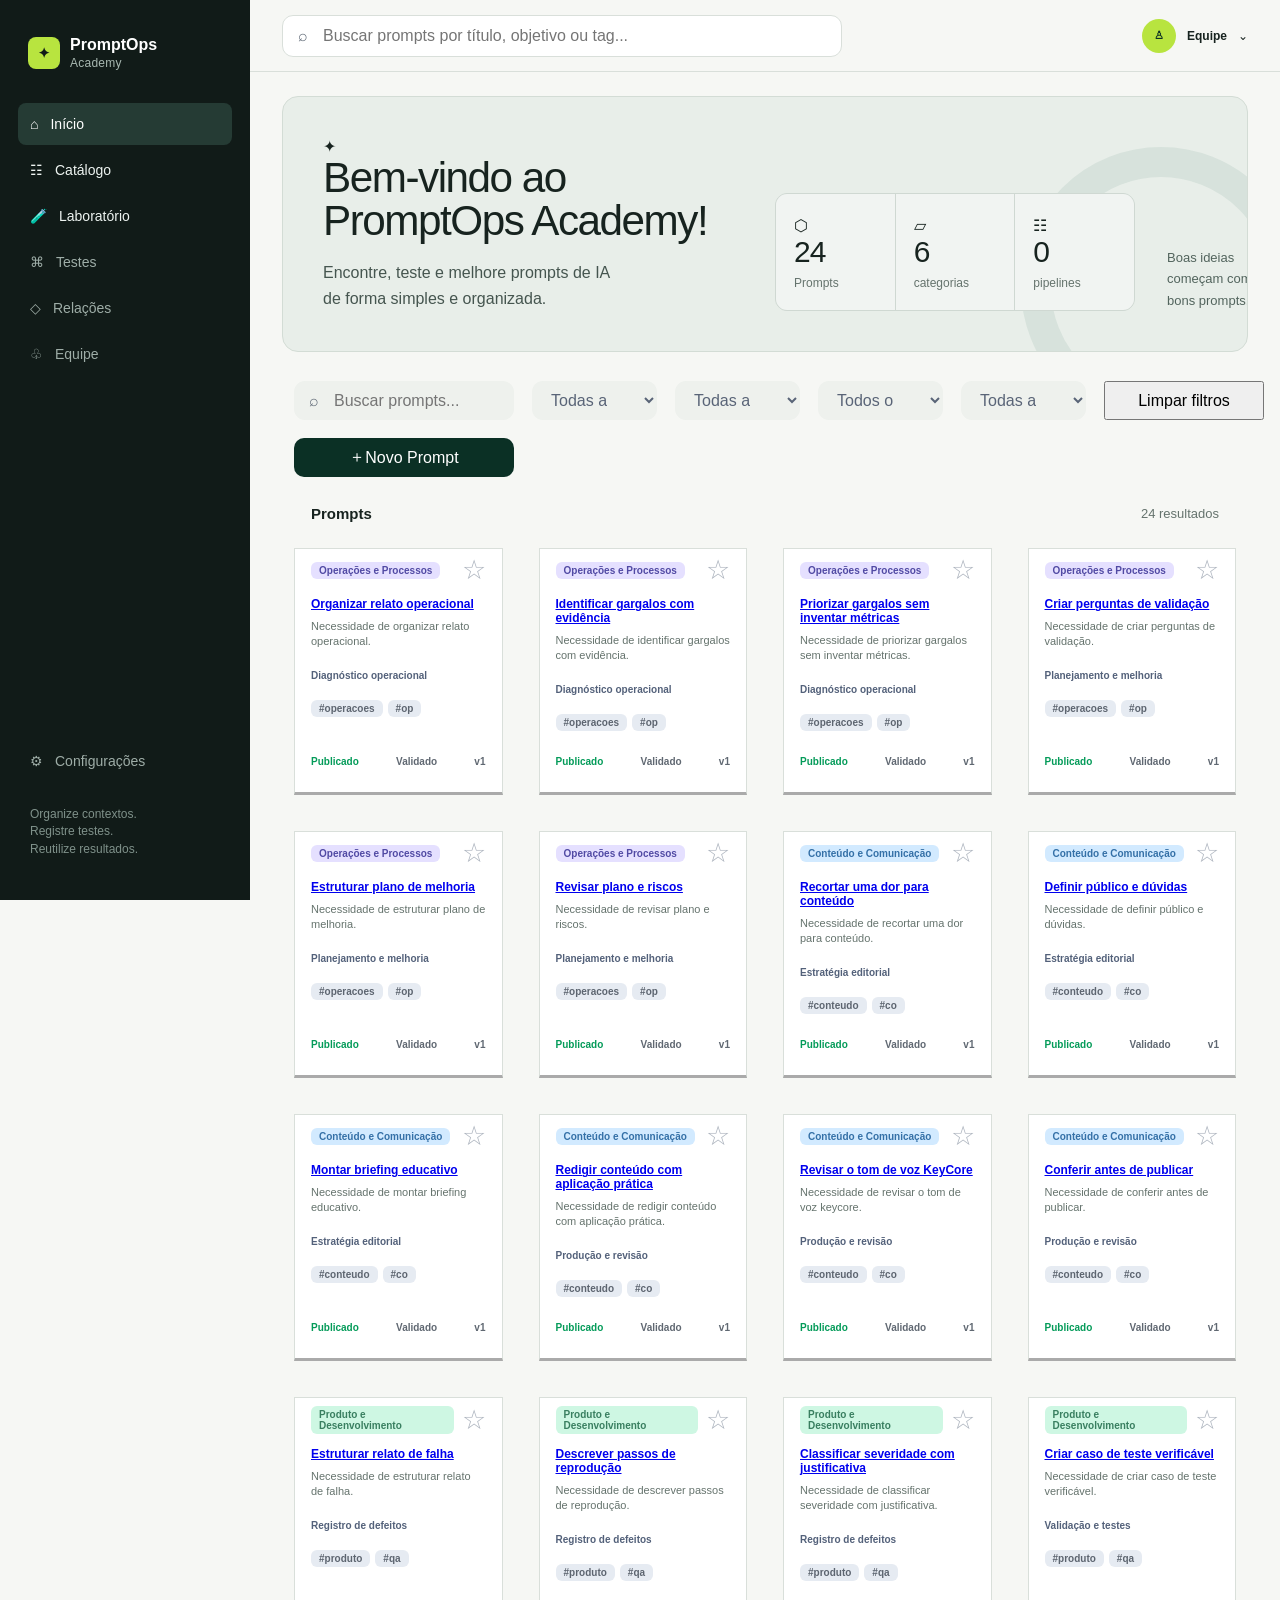
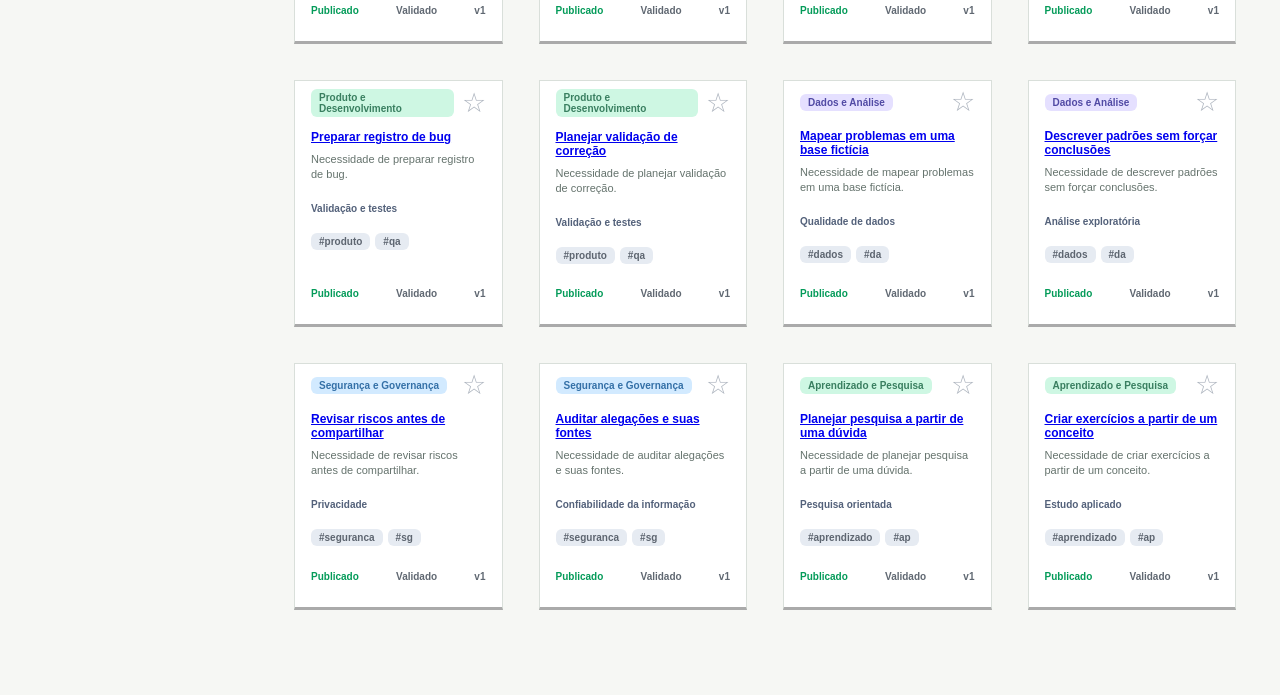
==== commit b2fa93aa: "Merge 755b2be2f149569d86dbe2980d60bd04489f513a into e83727104230cd09b2048c77903bb195095ecf49" ====
--- a/index.html
+++ b/index.html
@@ -8,6 +8,7 @@
   <link rel="stylesheet" href="css/styles.css">
   <script src="js/storage.js" defer></script>
   <script src="js/catalog.js" defer></script>
+  <script src="js/validation.js" defer></script>
   <script src="js/registration.js" defer></script>
 </head>
 <body>
@@ -16,22 +17,22 @@
   <div class="app-shell">
     <aside class="sidebar" id="sidebar" aria-label="Navegação principal">
       <a class="brand" href="#inicio" aria-label="PromptOps Academy, início">
-        <span class="brand-mark" aria-hidden="true">P</span>
+        <span class="brand-mark" aria-hidden="true">✦</span>
         <span><strong>PromptOps</strong><small>Academy</small></span>
       </a>
 
       <nav class="side-nav">
-        <a class="nav-link active" href="#inicio"><svg aria-hidden="true" viewBox="0 0 24 24"><path d="M4 10.5 12 4l8 6.5V20h-5v-6H9v6H4Z"/></svg>Início</a>
-        <a class="nav-link" href="#catalogo"><svg aria-hidden="true" viewBox="0 0 24 24"><path d="M5 5h14v5H5zm0 9h14v5H5Z"/></svg>Catálogo</a>
-        <a class="nav-link" href="public/laboratorio-de-prompts.html"><svg aria-hidden="true" viewBox="0 0 24 24"><path d="M9 3h6m-5 0v5l-5 9a3 3 0 0 0 2.6 4.5h8.8A3 3 0 0 0 19 17l-5-9V3M8 15h8"/></svg>Laboratório</a>
-        <span class="nav-link muted"><svg aria-hidden="true" viewBox="0 0 24 24"><path d="m8 12 2.5 2.5L16 9m5 3a9 9 0 1 1-18 0 9 9 0 0 1 18 0Z"/></svg>Testes</span>
-        <span class="nav-link muted"><svg aria-hidden="true" viewBox="0 0 24 24"><path d="M8 7h8a3 3 0 0 1 0 6H8a3 3 0 0 0 0 6h8M12 4v16"/></svg>Relações</span>
-        <span class="nav-link muted"><svg aria-hidden="true" viewBox="0 0 24 24"><path d="M16 20v-2a4 4 0 0 0-4-4H7a4 4 0 0 0-4 4v2m6.5-10A4 4 0 1 0 9.5 2a4 4 0 0 0 0 8Zm8.5 10v-2a4 4 0 0 0-3-3.87"/></svg>Equipe</span>
+        <a class="nav-link active" href="#inicio"><span aria-hidden="true">⌂</span>Início</a>
+        <a class="nav-link" href="#catalogo"><span aria-hidden="true">☷</span>Catálogo</a>
+        <a class="nav-link" href="public/laboratorio-de-prompts.html"><span aria-hidden="true">🧪</span>Laboratório</a>
+        <span class="nav-link muted"><span aria-hidden="true">⌘</span>Testes</span>
+        <span class="nav-link muted"><span aria-hidden="true">◇</span>Relações</span>
+        <span class="nav-link muted"><span aria-hidden="true">♧</span>Equipe</span>
       </nav>
 
       <div class="sidebar-footer">
-        <span class="nav-link muted"><svg aria-hidden="true" viewBox="0 0 24 24"><path d="M12 15.5a3.5 3.5 0 1 0 0-7 3.5 3.5 0 0 0 0 7Zm8-3.5-2.1-1.2.1-2.4-2.1-1.2-2 1.3L12 7.4 10.1 8.5l-2-1.3L6 8.4l.1 2.4L4 12l2.1 1.2L6 15.6l2.1 1.2 2-1.3 1.9 1.1 1.9-1.1 2 1.3 2.1-1.2-.1-2.4Z"/></svg>Configurações</span>
-        <p>Contexto, teste e resultado<br>no mesmo fluxo.</p>
+        <span class="nav-link muted"><span aria-hidden="true">⚙</span>Configurações</span>
+        <p>Organize contextos.<br>Registre testes.<br>Reutilize resultados.</p>
       </div>
     </aside>
 
@@ -39,30 +40,30 @@
       <header class="topbar">
         <button class="menu-toggle" id="menu-toggle" type="button" aria-label="Abrir menu" aria-controls="sidebar" aria-expanded="false">☰</button>
         <label class="search-field global-search">
-          <svg aria-hidden="true" viewBox="0 0 24 24"><circle cx="11" cy="11" r="6.5"/><path d="m16 16 4 4"/></svg>
+          <span aria-hidden="true">⌕</span>
           <span class="sr-only">Busca global</span>
-          <input id="global-search" type="search" placeholder="Buscar por título, objetivo ou tag" data-integration="levi-search">
+          <input id="global-search" type="search" placeholder="Buscar prompts por título, objetivo ou tag..." data-integration="levi-search">
         </label>
-        <div class="profile" aria-label="Perfil da equipe"><span class="avatar" aria-hidden="true">KC</span><strong>Equipe</strong></div>
+        <div class="profile" aria-label="Perfil da equipe"><span class="avatar" aria-hidden="true">♙</span><strong>Equipe</strong><span aria-hidden="true">⌄</span></div>
       </header>
 
       <main class="content">
         <section class="welcome" id="inicio" aria-labelledby="welcome-title">
           <div class="welcome-copy">
-            <span class="section-kicker">Biblioteca operacional</span>
+            <span class="spark" aria-hidden="true">✦</span>
             <div>
-              <h1 id="welcome-title">Prompts que preservam<br>o contexto do trabalho.</h1>
-              <p>Encontre, teste e registre resultados sem recomeçar a decisão a cada uso.</p>
+              <h1 id="welcome-title">Bem-vindo ao<br>PromptOps Academy!</h1>
+              <p>Encontre, teste e melhore prompts de IA<br>de forma simples e organizada.</p>
             </div>
           </div>
 
           <div class="stats" aria-label="Indicadores do catálogo">
-            <article class="stat"><strong id="prompt-count">0</strong><small>Prompts</small></article>
-            <article class="stat"><strong id="category-count">0</strong><small>Categorias</small></article>
-            <article class="stat"><strong id="pipeline-count">0</strong><small>Pipelines</small></article>
-          </div>
-
-          <p class="welcome-note"><span>Fluxo</span>Encontrar<br>Testar<br>Registrar<br>Continuar</p>
+            <article class="stat"><span class="stat-icon purple" aria-hidden="true">⬡</span><strong id="prompt-count">0</strong><small>Prompts</small></article>
+            <article class="stat"><span class="stat-icon green" aria-hidden="true">▱</span><strong id="category-count">0</strong><small>categorias</small></article>
+            <article class="stat"><span class="stat-icon purple" aria-hidden="true">☷</span><strong id="pipeline-count">0</strong><small>pipelines</small></article>
+          </div>
+
+          <p class="welcome-note">Boas ideias<br>começam com<br>bons prompts.<i></i></p>
         </section>
 
         <section class="catalog" id="catalogo" aria-labelledby="catalog-title">
--- a/css/styles.css
+++ b/css/styles.css
@@ -213,6 +213,26 @@
   cursor: pointer;
 }
 
+.menu-toggle > svg,
+.profile-chevron {
+  flex: none;
+  fill: none;
+  stroke: currentColor;
+  stroke-width: 1.8;
+  stroke-linecap: round;
+  stroke-linejoin: round;
+}
+
+.menu-toggle > svg {
+  width: 22px;
+  height: 22px;
+}
+
+.profile-chevron {
+  width: 14px;
+  height: 14px;
+}
+
 .search-field {
   display: flex;
   align-items: center;
@@ -660,7 +680,8 @@
   }
 
   .profile strong,
-  .profile > span:last-child {
+  .profile > span:last-child,
+  .profile-chevron {
     display: none;
   }
 
